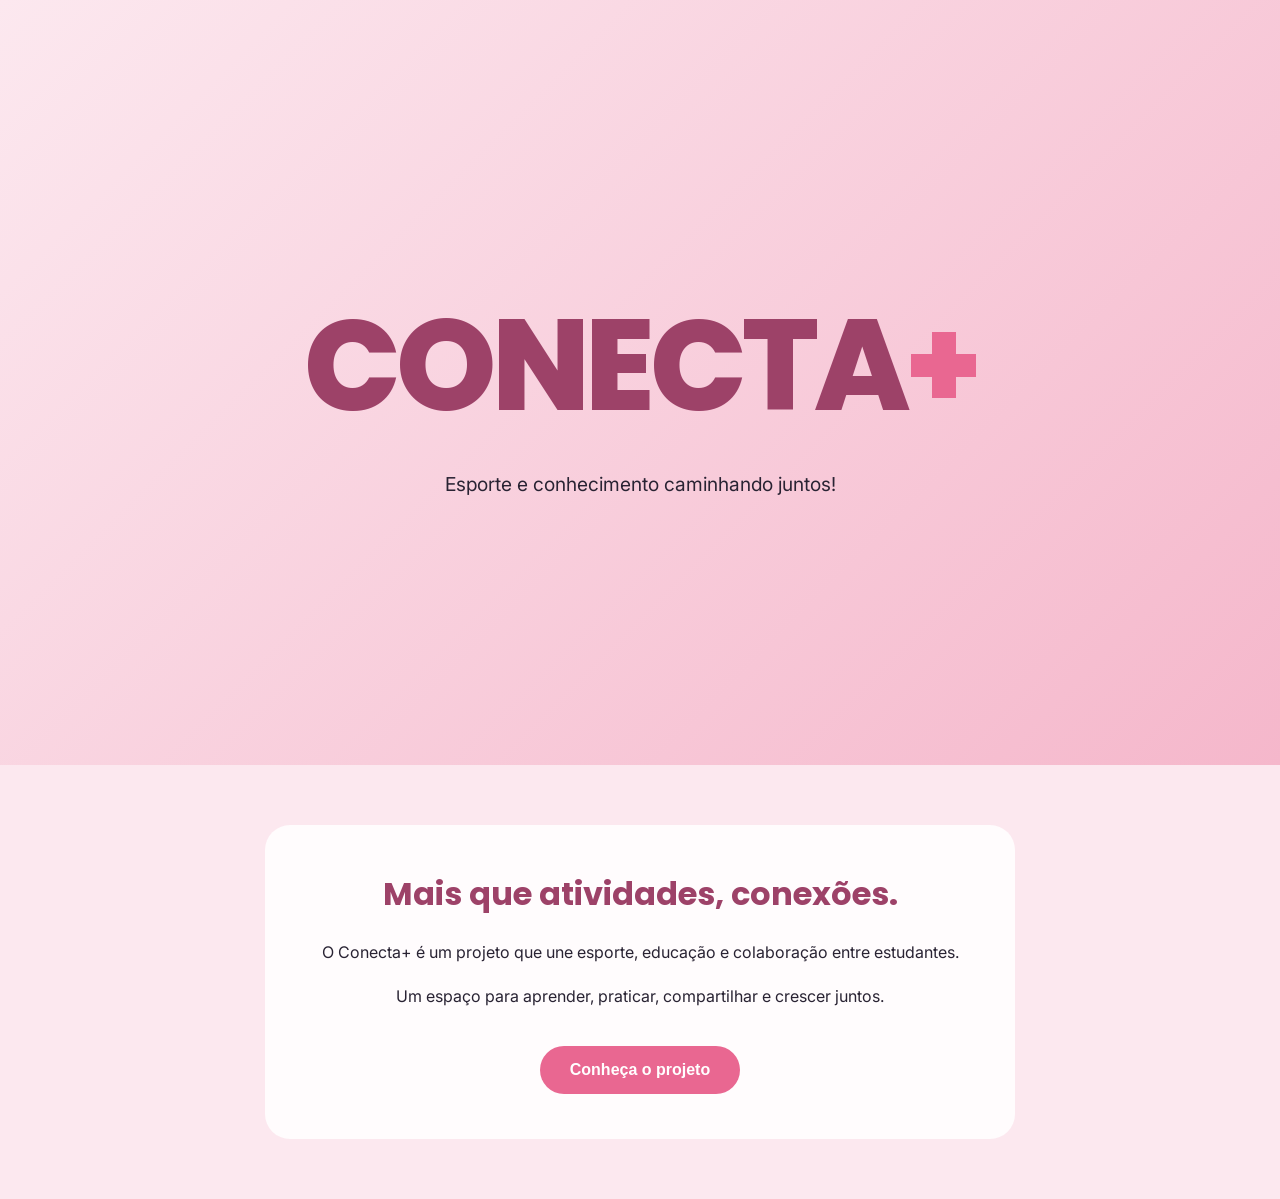
==== index.html @ 44633740 "Update index.html" ====
<!DOCTYPE html>
<html lang="pt-BR">
<head>
    <meta charset="UTF-8">
    <meta name="viewport" content="width=device-width, initial-scale=1.0">
    <title>Conecta+ | Esporte e conhecimento</title>
    <link rel="stylesheet" href="style.css">
</head>
    
<body>

    <header>
        <h1>CONECTA<span>+</span></h1>
        <p>Esporte e conhecimento caminhando juntos!</p>
    </header>

    <main>
        <section class="apresentacao">
            <h2>Mais que atividades, conexões.</h2>

            <p>
                O Conecta+ é um projeto que une esporte,
                educação e colaboração entre estudantes.
            </p>

            <p>
                Um espaço para aprender, praticar,
                compartilhar e crescer juntos.
            </p>

           <button onclick="mostrarProjeto()">Conheça o projeto</button>
        </section>
    </main>
<script>
function mostrarProjeto() {
    alert("Bem-vindo ao Conecta+! Em breve você conhecerá nossa plataforma.");
}
</script>

</body>
</html>
---- style.css ----
@import url('https://fonts.googleapis.com/css2?family=Poppins:wght@400;500;600;700;800&family=Inter:wght@400;500;600&display=swap');

* {
    margin: 0;
    padding: 0;
    box-sizing: border-box;
}

body {
    background-color: #FCE8EF;
    color: #292333;
    font-family: 'Inter', sans-serif;
}

header {
    min-height: 85vh;
    display: flex;
    flex-direction: column;
    align-items: center;
    justify-content: center;
    text-align: center;
    padding: 30px;
    background: linear-gradient(135deg, #FCE8EF, #F5B7CB);
}

header h1 {
    font-family: 'Poppins', sans-serif;
    font-size: clamp(4rem, 12vw, 8rem);
    font-weight: 800;
    color: #9D4268;
    letter-spacing: -5px;
}

header h1 span {
    color: #E96791;
}

header p {
    font-size: 1.2rem;
    margin-top: 10px;
}

.apresentacao {
    max-width: 750px;
    margin: 60px auto;
    padding: 45px 30px;
    text-align: center;
    background: #FFFCFD;
    border-radius: 25px;
}

.apresentacao h2 {
    font-family: 'Poppins', sans-serif;
    color: #9D4268;
    font-size: 2rem;
    margin-bottom: 20px;
}

.apresentacao p {
    line-height: 1.8;
    margin-bottom: 15px;
}

button {
    background: #E96791;
    color: white;
    border: none;
    border-radius: 30px;
    padding: 15px 30px;
    font-size: 1rem;
    font-weight: 600;
    cursor: pointer;
    margin-top: 20px;
    transition: 0.3s;
}

button:hover {
    background: #9D4268;
    transform: translateY(-3px);
}
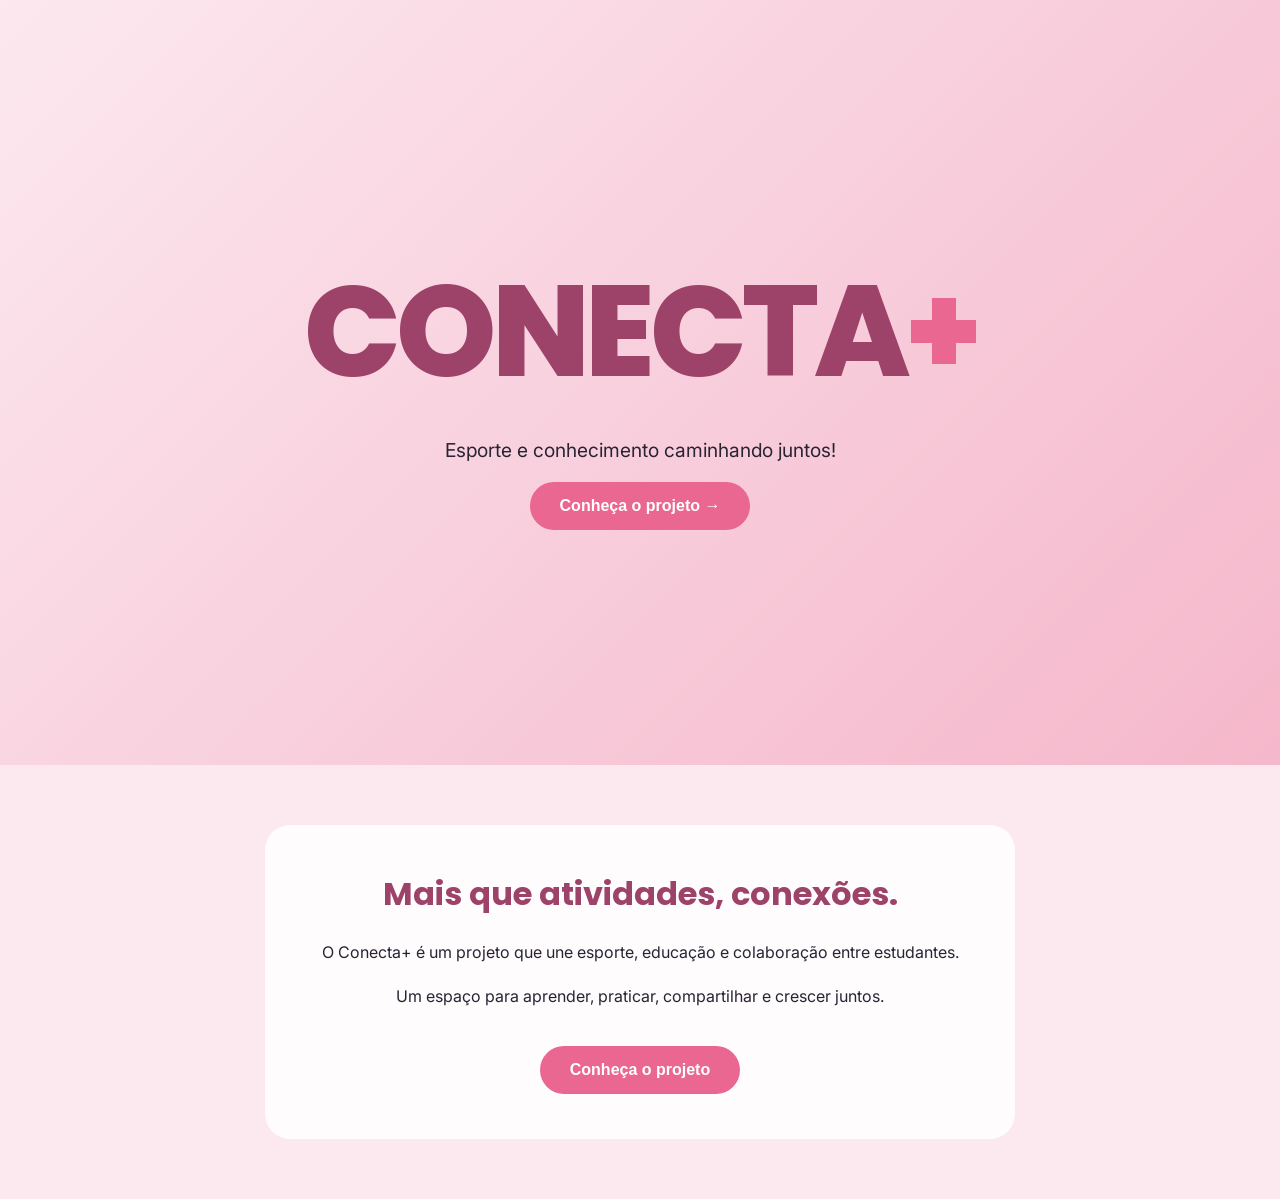
==== commit bb6ce316: "Update index.html" ====
--- a/index.html
+++ b/index.html
@@ -10,12 +10,16 @@
 <body>
 
     <header>
-        <h1>CONECTA<span>+</span></h1>
-        <p>Esporte e conhecimento caminhando juntos!</p>
-    </header>
+    <h1>CONECTA<span>+</span></h1>
 
+    <p>Esporte e conhecimento caminhando juntos!</p>
+
+    <button onclick="document.getElementById('apresentacao').scrollIntoView({behavior: 'smooth'})">
+        Conheça o projeto →
+    </button>
+</header>
     <main>
-        <section class="apresentacao">
+        <section class="apresentacao" id="apresentacao">
             <h2>Mais que atividades, conexões.</h2>
 
             <p>
@@ -28,14 +32,11 @@
                 compartilhar e crescer juntos.
             </p>
 
-           <button onclick="mostrarProjeto()">Conheça o projeto</button>
+          <button onclick="alert('O Conecta+ está funcionando!')">
+    Conheça o projeto
+</button>
         </section>
     </main>
-<script>
-function mostrarProjeto() {
-    alert("Bem-vindo ao Conecta+! Em breve você conhecerá nossa plataforma.");
-}
-</script>
 
 </body>
 </html>
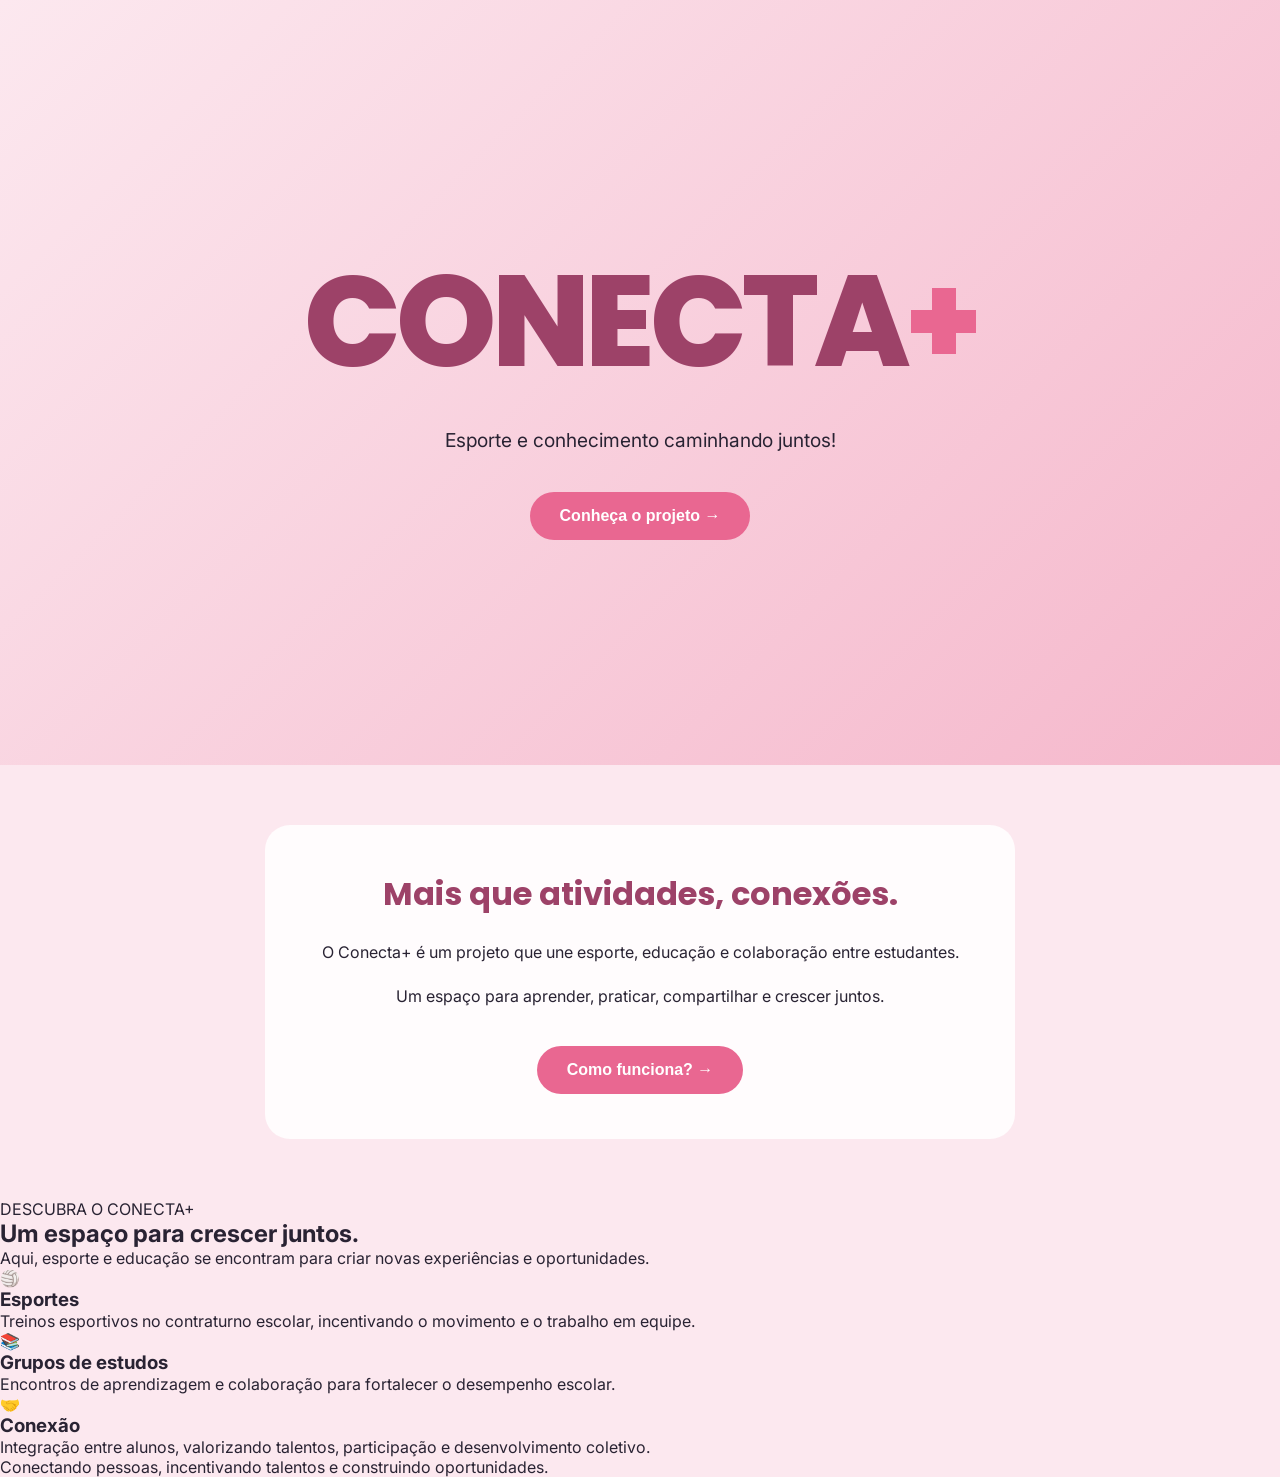
==== commit 945ef919: "Update index.html" ====
--- a/index.html
+++ b/index.html
@@ -32,10 +32,62 @@
                 compartilhar e crescer juntos.
             </p>
 
-          <button onclick="alert('O Conecta+ está funcionando!')">
-    Conheça o projeto
+         <button onclick="document.getElementById('como-funciona').scrollIntoView({behavior: 'smooth'})">
+    Como funciona? →
 </button>
+            
+        </section> 
+        <section class="como-funciona" id="como-funciona">
+
+            <div class="titulo-secao">
+                <span>DESCUBRA O CONECTA+</span>
+
+                <h2>Um espaço para crescer juntos.</h2>
+
+                <p>
+                    Aqui, esporte e educação se encontram
+                    para criar novas experiências e oportunidades.
+                </p>
+            </div>
+
+            <div class="atividades">
+
+                <div class="cartao-atividade">
+                    <div class="icone">🏐</div>
+                    <h3>Esportes</h3>
+                    <p>
+                        Treinos esportivos no contraturno escolar,
+                        incentivando o movimento e o trabalho em equipe.
+                    </p>
+                </div>
+
+                <div class="cartao-atividade">
+                    <div class="icone">📚</div>
+                    <h3>Grupos de estudos</h3>
+                    <p>
+                        Encontros de aprendizagem e colaboração
+                        para fortalecer o desempenho escolar.
+                    </p>
+                </div>
+
+                <div class="cartao-atividade">
+                    <div class="icone">🤝</div>
+                    <h3>Conexão</h3>
+                    <p>
+                        Integração entre alunos, valorizando talentos,
+                        participação e desenvolvimento coletivo.
+                    </p>
+                </div>
+
+            </div>
+
+            <p class="frase-final">
+                Conectando pessoas, incentivando talentos
+                e construindo oportunidades.
+            </p>
+
         </section>
+
     </main>
 
 </body>
--- a/style.css
+++ b/style.css
@@ -39,8 +39,8 @@
 header p {
     font-size: 1.2rem;
     margin-top: 10px;
+    margin-bottom: 20px;
 }
-
 .apresentacao {
     max-width: 750px;
     margin: 60px auto;
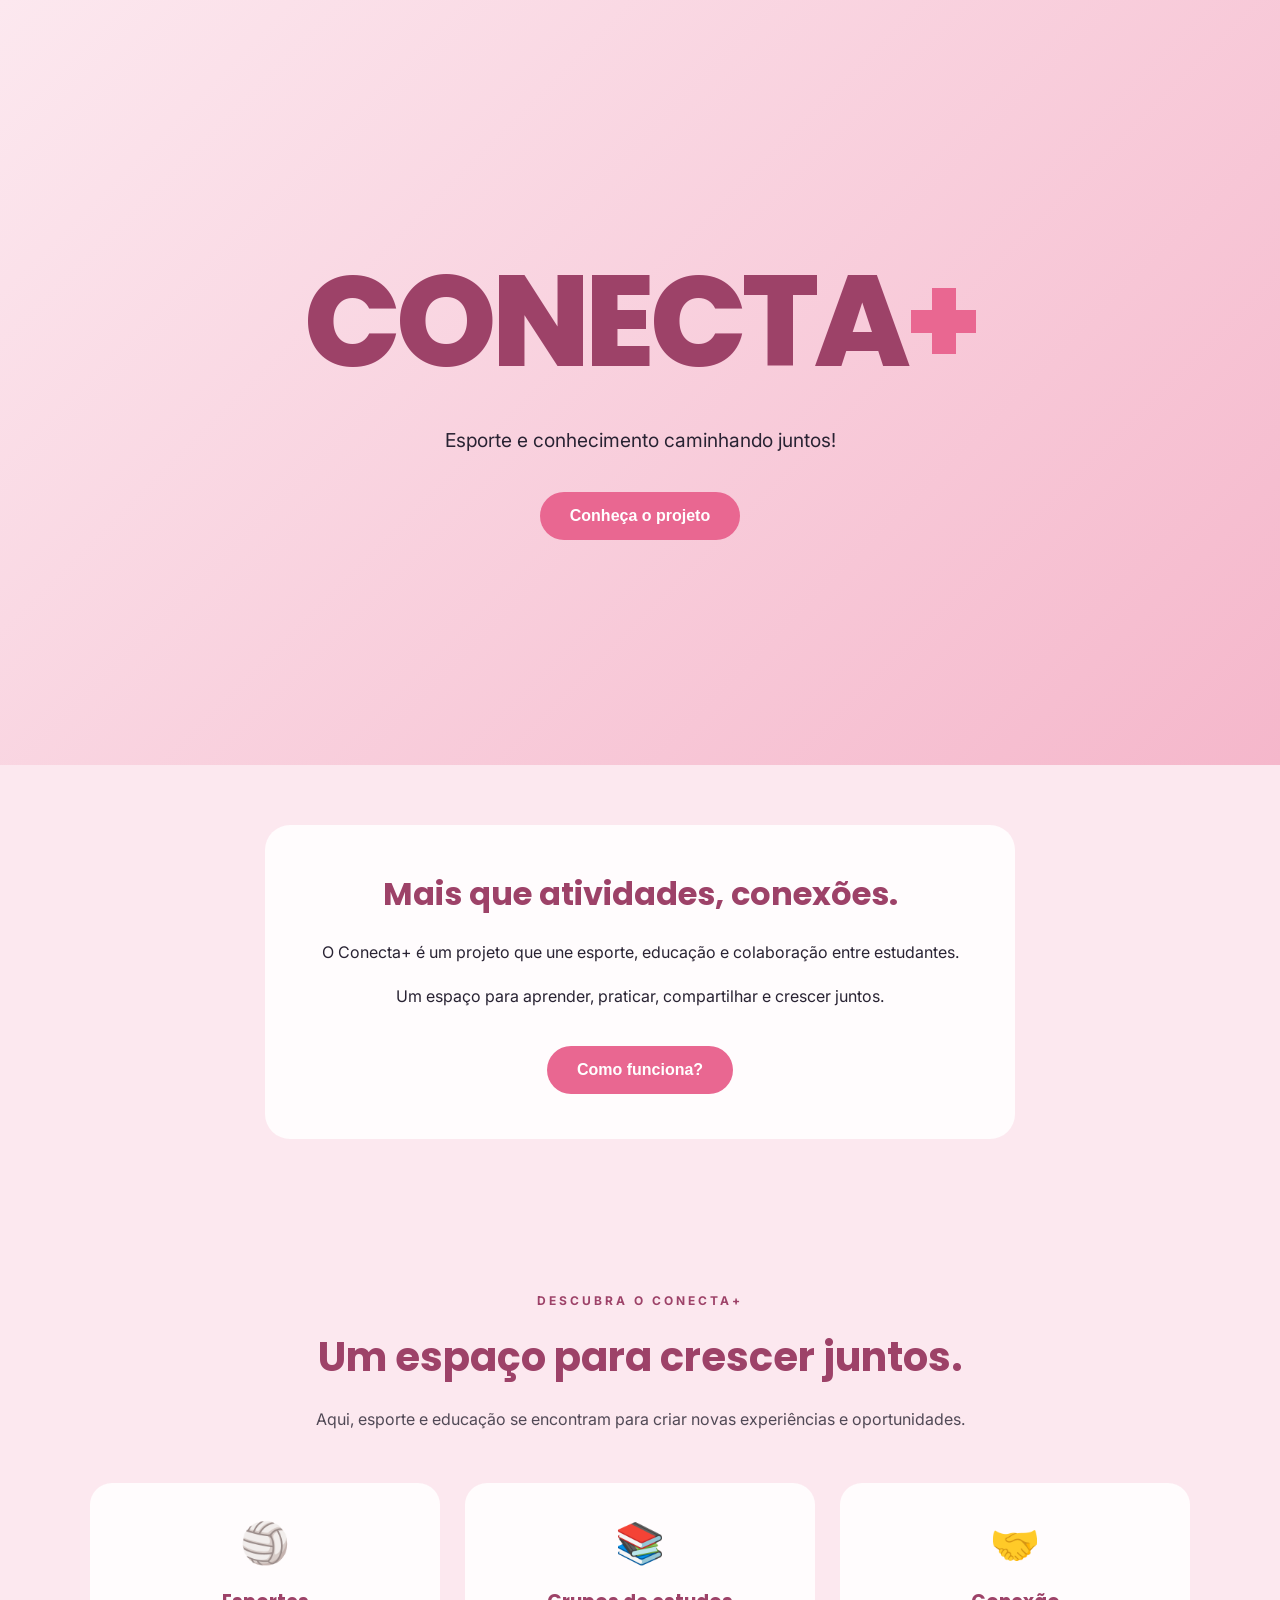
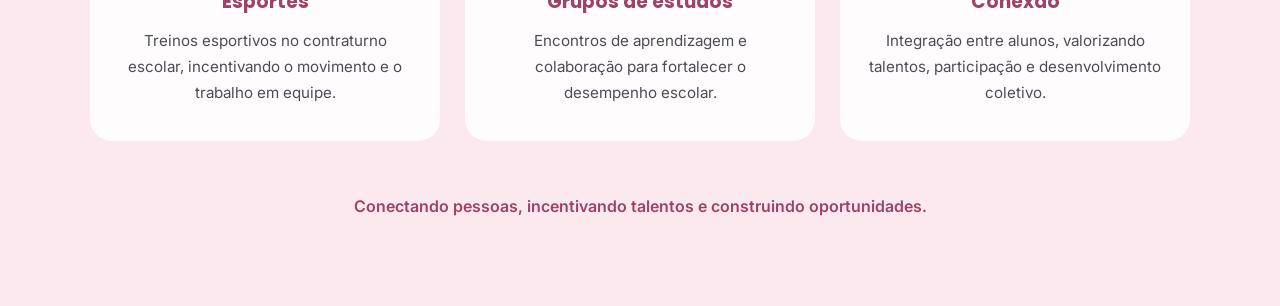
==== commit ba46ef59: "Update index.html" ====
--- a/index.html
+++ b/index.html
@@ -15,7 +15,7 @@
     <p>Esporte e conhecimento caminhando juntos!</p>
 
     <button onclick="document.getElementById('apresentacao').scrollIntoView({behavior: 'smooth'})">
-        Conheça o projeto →
+        Conheça o projeto 
     </button>
 </header>
     <main>
@@ -33,7 +33,7 @@
             </p>
 
          <button onclick="document.getElementById('como-funciona').scrollIntoView({behavior: 'smooth'})">
-    Como funciona? →
+    Como funciona? 
 </button>
             
         </section> 
--- a/style.css
+++ b/style.css
@@ -79,3 +79,85 @@
     background: #9D4268;
     transform: translateY(-3px);
 }
+
+
+/* NOVA SEÇÃO: COMO FUNCIONA */
+
+.como-funciona {
+    padding: 90px 30px;
+    background: #FCE8EF;
+    text-align: center;
+}
+
+.titulo-secao {
+    max-width: 700px;
+    margin: 0 auto 50px;
+}
+
+.titulo-secao > span {
+    color: #9D4268;
+    font-size: 0.75rem;
+    font-weight: 700;
+    letter-spacing: 3px;
+}
+
+.titulo-secao h2 {
+    font-family: 'Poppins', sans-serif;
+    font-size: 2.5rem;
+    color: #9D4268;
+    margin: 18px 0;
+}
+
+.titulo-secao p {
+    line-height: 1.8;
+    color: #514956;
+}
+
+.atividades {
+    max-width: 1100px;
+    margin: auto;
+    display: grid;
+    grid-template-columns: repeat(3, 1fr);
+    gap: 25px;
+}
+
+.cartao-atividade {
+    background: #FFFCFD;
+    padding: 35px 25px;
+    border-radius: 22px;
+    transition: 0.3s;
+}
+
+.cartao-atividade:hover {
+    transform: translateY(-7px);
+}
+
+.icone {
+    font-size: 2.5rem;
+    margin-bottom: 20px;
+}
+
+.cartao-atividade h3 {
+    font-family: 'Poppins', sans-serif;
+    color: #9D4268;
+    margin-bottom: 12px;
+}
+
+.cartao-atividade p {
+    color: #514956;
+    line-height: 1.7;
+    font-size: 0.95rem;
+}
+
+.frase-final {
+    margin-top: 55px;
+    color: #9D4268;
+    font-weight: 600;
+}
+
+@media (max-width: 750px) {
+    .atividades {
+        grid-template-columns: 1fr;
+        max-width: 450px;
+    }
+}
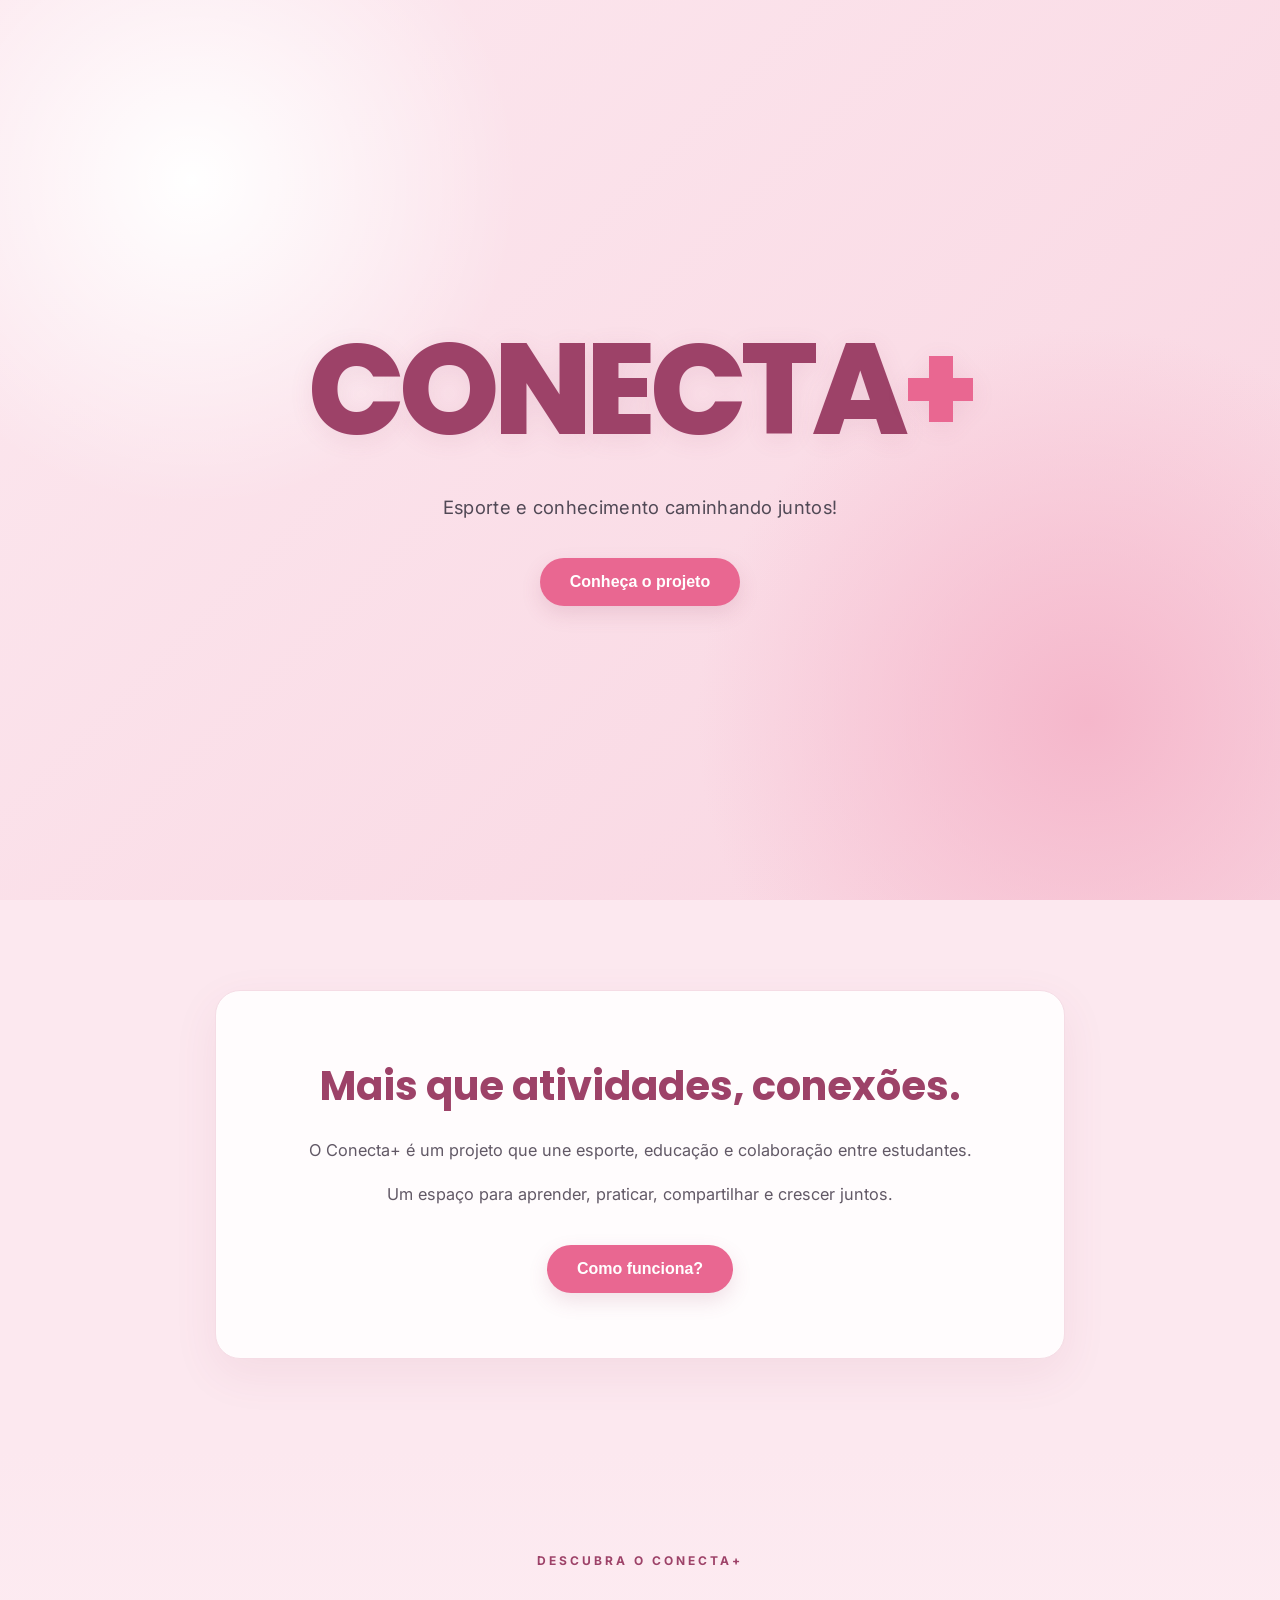
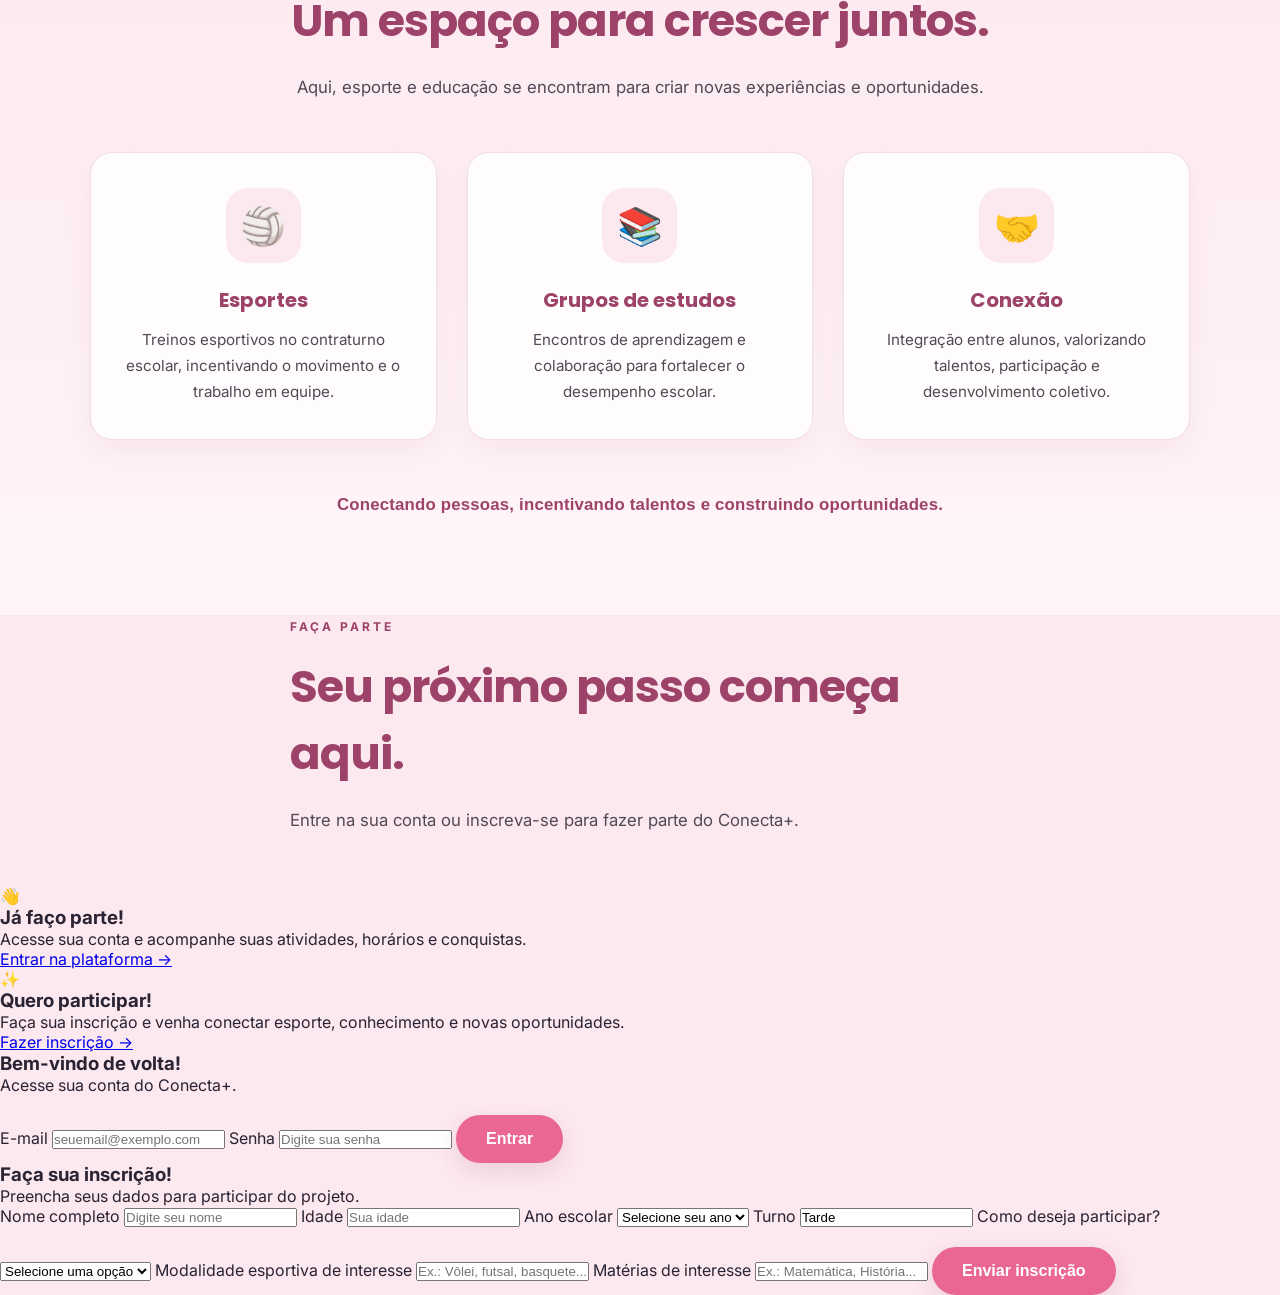
==== commit da2b2057: "Update index.html" ====
--- a/index.html
+++ b/index.html
@@ -88,6 +88,119 @@
 
         </section>
 
+<section class="acesso" id="acesso">
+
+    <div class="titulo-secao">
+        <span>FAÇA PARTE</span>
+        <h2>Seu próximo passo começa aqui.</h2>
+        <p>
+            Entre na sua conta ou inscreva-se para fazer
+            parte do Conecta+.
+        </p>
+    </div>
+
+    <div class="opcoes-acesso">
+
+        <div class="cartao-acesso">
+            <div class="icone-acesso">👋</div>
+            <h3>Já faço parte!</h3>
+            <p>
+                Acesse sua conta e acompanhe suas atividades,
+                horários e conquistas.
+            </p>
+            <a href="#login" class="botao-acesso">
+                Entrar na plataforma →
+            </a>
+        </div>
+
+        <div class="cartao-acesso destaque-acesso">
+            <div class="icone-acesso">✨</div>
+            <h3>Quero participar!</h3>
+            <p>
+                Faça sua inscrição e venha conectar
+                esporte, conhecimento e novas oportunidades.
+            </p>
+            <a href="#inscricao" class="botao-acesso">
+                Fazer inscrição →
+            </a>
+        </div>
+
+    </div>
+
+    <div class="formularios-acesso">
+
+        <div class="formulario" id="login">
+            <h3>Bem-vindo de volta!</h3>
+            <p>Acesse sua conta do Conecta+.</p>
+
+            <form onsubmit="event.preventDefault(); document.getElementById('mensagem-login').textContent='O acesso será habilitado quando conectarmos o sistema de contas.';">
+
+                <label for="email-login">E-mail</label>
+                <input type="email" id="email-login"
+                    placeholder="seuemail@exemplo.com" required>
+
+                <label for="senha-login">Senha</label>
+                <input type="password" id="senha-login"
+                    placeholder="Digite sua senha" required>
+
+                <button type="submit">Entrar</button>
+
+                <p id="mensagem-login" class="mensagem-formulario"></p>
+            </form>
+        </div>
+
+        <div class="formulario" id="inscricao">
+            <h3>Faça sua inscrição!</h3>
+            <p>Preencha seus dados para participar do projeto.</p>
+
+            <form onsubmit="event.preventDefault(); document.getElementById('mensagem-inscricao').textContent='Formulário de demonstração. O envio será habilitado quando conectarmos o banco de dados.';">
+
+                <label for="nome">Nome completo</label>
+                <input type="text" id="nome"
+                    placeholder="Digite seu nome" required>
+
+                <label for="idade">Idade</label>
+                <input type="number" id="idade"
+                    placeholder="Sua idade" min="1" required>
+
+                <label for="ano">Ano escolar</label>
+                <select id="ano" required>
+                    <option value="">Selecione seu ano</option>
+                    <option>1º ano</option>
+                    <option>2º ano</option>
+                    <option>3º ano</option>
+                </select>
+
+                <label for="turno">Turno</label>
+                <input type="text" id="turno"
+                    value="Tarde" readonly>
+
+                <label for="participacao">Como deseja participar?</label>
+                <select id="participacao" required>
+                    <option value="">Selecione uma opção</option>
+                    <option>Somente esportes</option>
+                    <option>Somente estudos</option>
+                    <option>Esportes e estudos</option>
+                </select>
+
+                <label for="esporte">Modalidade esportiva de interesse</label>
+                <input type="text" id="esporte"
+                    placeholder="Ex.: Vôlei, futsal, basquete...">
+
+                <label for="materias">Matérias de interesse</label>
+                <input type="text" id="materias"
+                    placeholder="Ex.: Matemática, História...">
+
+                <button type="submit">Enviar inscrição</button>
+
+                <p id="mensagem-inscricao" class="mensagem-formulario"></p>
+            </form>
+        </div>
+
+    </div>
+
+</section>
+
     </main>
 
 </body>
--- a/style.css
+++ b/style.css
@@ -161,3 +161,145 @@
         max-width: 450px;
     }
 }
+
+
+/* ===== NOVO VISUAL DO CONECTA+ ===== */
+
+/* Tela inicial */
+
+header {
+    min-height: 100vh;
+    position: relative;
+    overflow: hidden;
+    background:
+        radial-gradient(circle at 15% 20%, #ffffff 0, transparent 25%),
+        radial-gradient(circle at 85% 80%, #F5B7CB 0, transparent 30%),
+        linear-gradient(135deg, #FCE8EF, #F9D5E1);
+}
+
+header h1 {
+    letter-spacing: -6px;
+    text-shadow: 0 5px 25px rgba(157, 66, 104, 0.10);
+}
+
+header p {
+    color: #514956;
+    font-size: 1.15rem;
+    letter-spacing: 0.3px;
+}
+
+/* Botões */
+
+button {
+    box-shadow: 0 8px 20px rgba(157, 66, 104, 0.15);
+}
+
+button:hover {
+    box-shadow: 0 10px 25px rgba(157, 66, 104, 0.25);
+}
+
+/* Apresentação */
+
+.apresentacao {
+    max-width: 850px;
+    margin: 90px auto;
+    padding: 65px 50px;
+    border: 1px solid #F5DCE5;
+    box-shadow: 0 15px 45px rgba(157, 66, 104, 0.08);
+}
+
+.apresentacao h2 {
+    font-size: clamp(1.8rem, 4vw, 2.5rem);
+}
+
+.apresentacao p {
+    color: #625966;
+    font-size: 1.02rem;
+}
+
+/* Seção como funciona */
+
+.como-funciona {
+    padding: 100px 30px;
+    background:
+        linear-gradient(180deg, #FCE8EF, #FFF5F8);
+}
+
+.titulo-secao h2 {
+    font-size: clamp(2rem, 4vw, 2.8rem);
+    letter-spacing: -1px;
+}
+
+.titulo-secao p {
+    font-size: 1.05rem;
+}
+
+/* Cartões */
+
+.atividades {
+    gap: 30px;
+}
+
+.cartao-atividade {
+    min-height: 260px;
+    display: flex;
+    flex-direction: column;
+    align-items: center;
+    justify-content: center;
+    border: 1px solid #F5DCE5;
+    box-shadow: 0 12px 30px rgba(157, 66, 104, 0.07);
+}
+
+.cartao-atividade:hover {
+    transform: translateY(-8px);
+    box-shadow: 0 18px 35px rgba(157, 66, 104, 0.13);
+}
+
+.icone {
+    width: 75px;
+    height: 75px;
+    display: flex;
+    align-items: center;
+    justify-content: center;
+    background: #FCE8EF;
+    border-radius: 22px;
+    font-size: 2.3rem;
+    margin-bottom: 22px;
+}
+
+.cartao-atividade h3 {
+    font-size: 1.25rem;
+}
+
+.cartao-atividade p {
+    max-width: 280px;
+}
+
+/* Frase de identidade */
+
+.frase-final {
+    font-family: 'Poppins', sans-serif;
+    font-size: 1.05rem;
+    letter-spacing: 0.2px;
+}
+
+/* Ajustes para celulares */
+
+@media (max-width: 750px) {
+    .apresentacao {
+        margin: 45px 18px;
+        padding: 40px 22px;
+    }
+
+    .como-funciona {
+        padding: 70px 20px;
+    }
+
+    .titulo-secao h2 {
+        font-size: 2rem;
+    }
+
+    header h1 {
+        letter-spacing: -3px;
+    }
+}
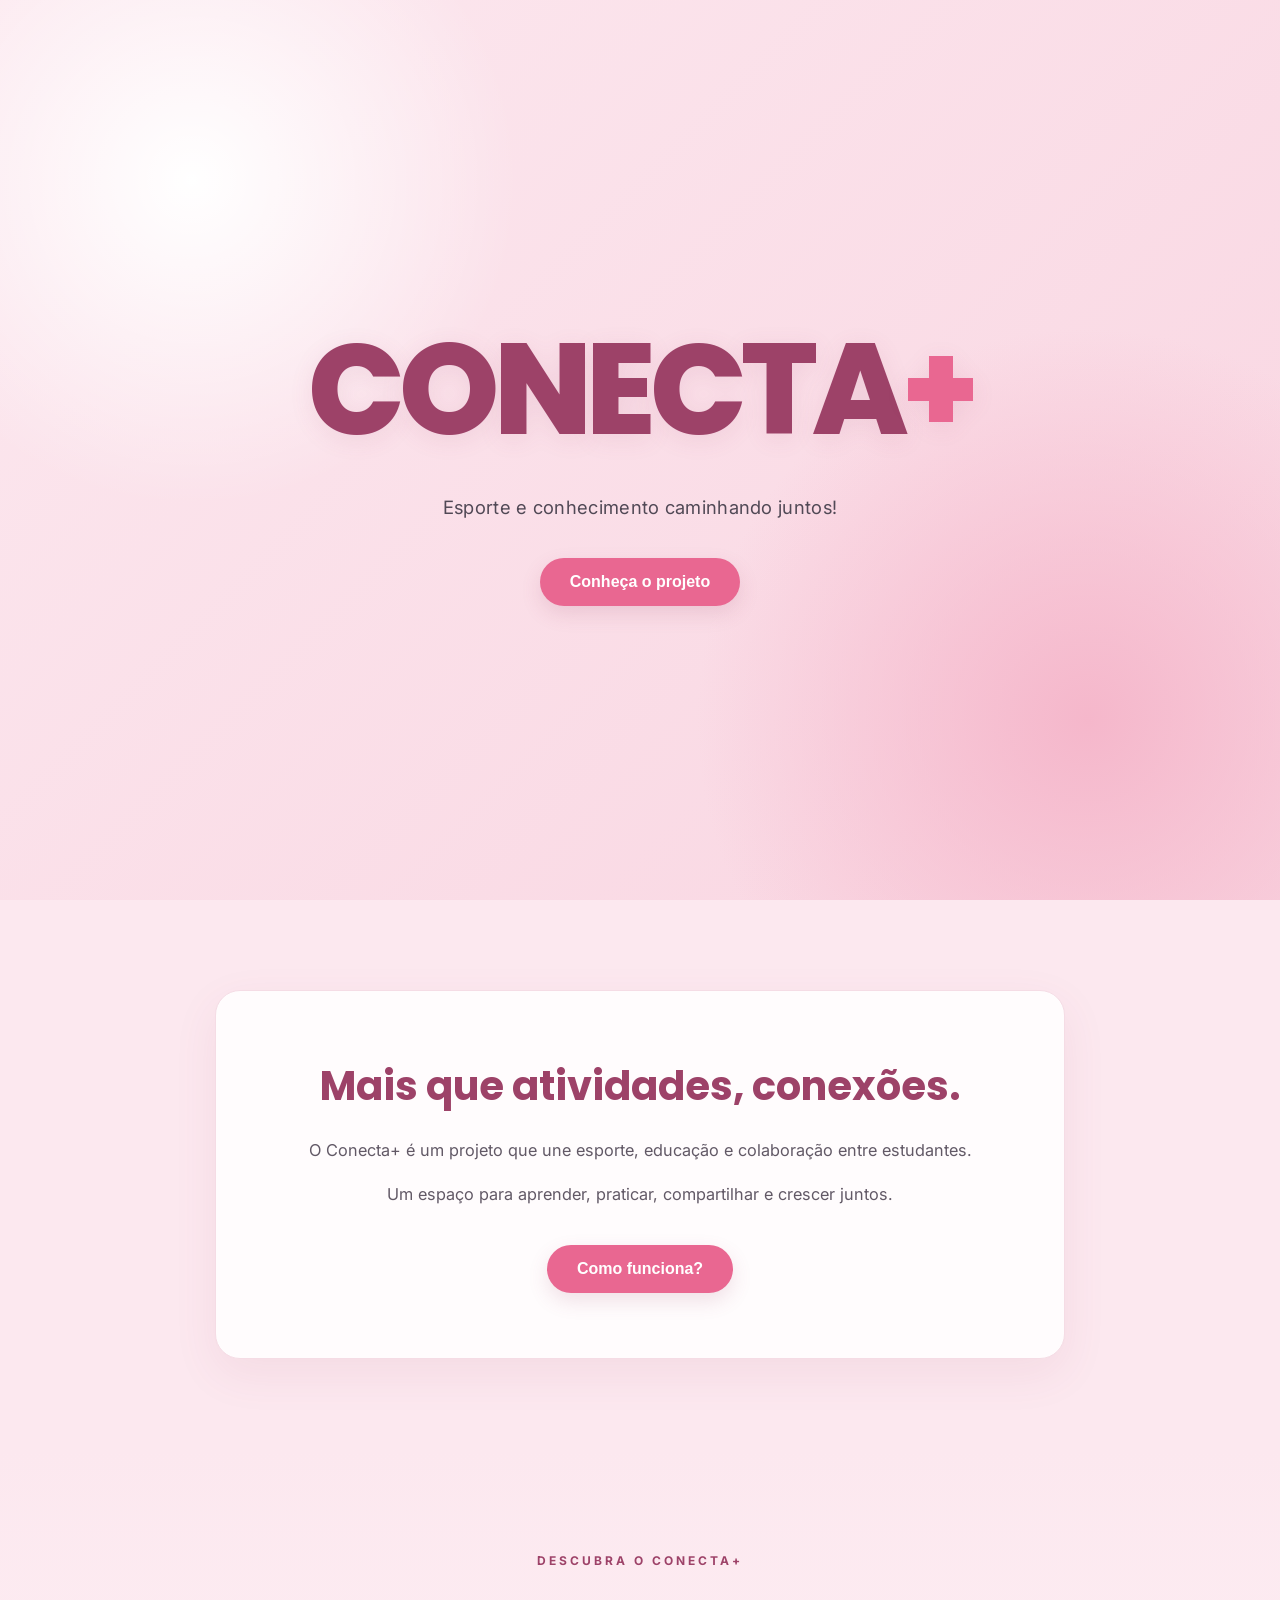
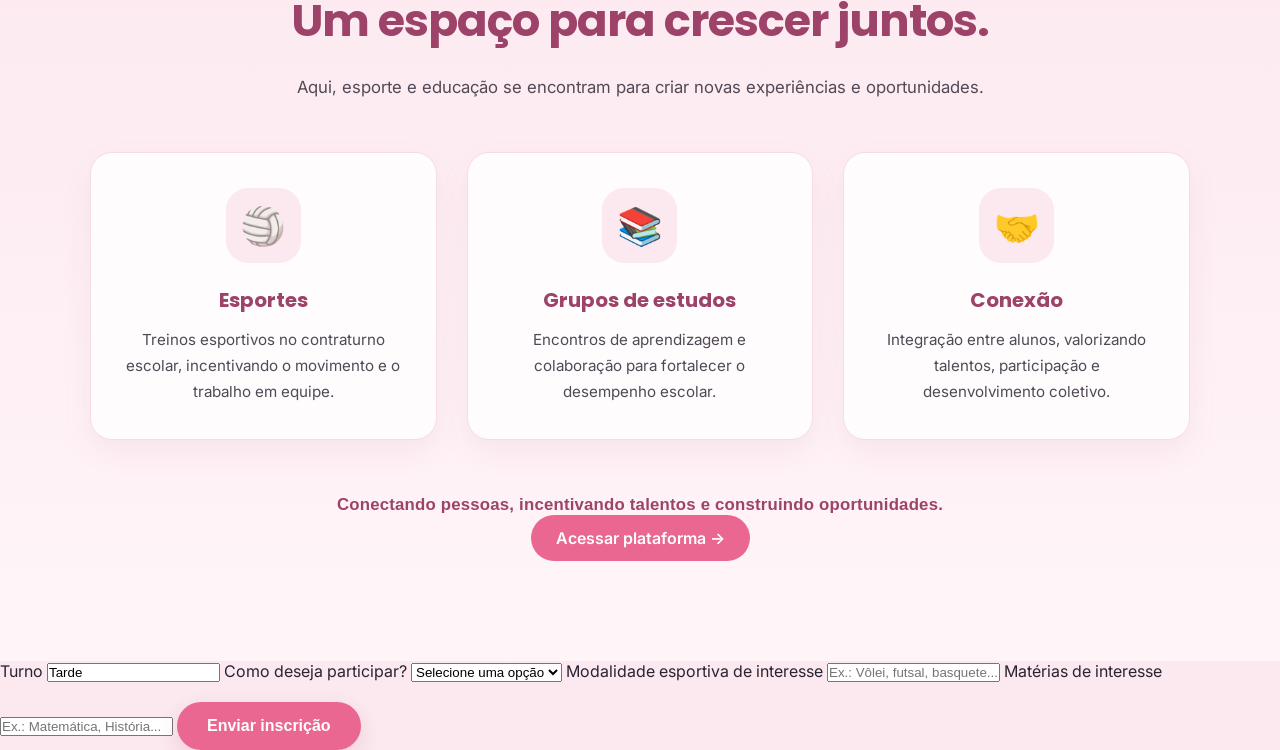
==== commit 1d695f2e: "Update index.html" ====
--- a/index.html
+++ b/index.html
@@ -85,90 +85,12 @@
                 Conectando pessoas, incentivando talentos
                 e construindo oportunidades.
             </p>
+            <a href="acesso.html" class="botao-acesso">
+    Acessar plataforma →
+</a>
 
         </section>
-
-<section class="acesso" id="acesso">
-
-    <div class="titulo-secao">
-        <span>FAÇA PARTE</span>
-        <h2>Seu próximo passo começa aqui.</h2>
-        <p>
-            Entre na sua conta ou inscreva-se para fazer
-            parte do Conecta+.
-        </p>
-    </div>
-
-    <div class="opcoes-acesso">
-
-        <div class="cartao-acesso">
-            <div class="icone-acesso">👋</div>
-            <h3>Já faço parte!</h3>
-            <p>
-                Acesse sua conta e acompanhe suas atividades,
-                horários e conquistas.
-            </p>
-            <a href="#login" class="botao-acesso">
-                Entrar na plataforma →
-            </a>
-        </div>
-
-        <div class="cartao-acesso destaque-acesso">
-            <div class="icone-acesso">✨</div>
-            <h3>Quero participar!</h3>
-            <p>
-                Faça sua inscrição e venha conectar
-                esporte, conhecimento e novas oportunidades.
-            </p>
-            <a href="#inscricao" class="botao-acesso">
-                Fazer inscrição →
-            </a>
-        </div>
-
-    </div>
-
-    <div class="formularios-acesso">
-
-        <div class="formulario" id="login">
-            <h3>Bem-vindo de volta!</h3>
-            <p>Acesse sua conta do Conecta+.</p>
-
-            <form onsubmit="event.preventDefault(); document.getElementById('mensagem-login').textContent='O acesso será habilitado quando conectarmos o sistema de contas.';">
-
-                <label for="email-login">E-mail</label>
-                <input type="email" id="email-login"
-                    placeholder="seuemail@exemplo.com" required>
-
-                <label for="senha-login">Senha</label>
-                <input type="password" id="senha-login"
-                    placeholder="Digite sua senha" required>
-
-                <button type="submit">Entrar</button>
-
-                <p id="mensagem-login" class="mensagem-formulario"></p>
-            </form>
-        </div>
-
-        <div class="formulario" id="inscricao">
-            <h3>Faça sua inscrição!</h3>
-            <p>Preencha seus dados para participar do projeto.</p>
-
-            <form onsubmit="event.preventDefault(); document.getElementById('mensagem-inscricao').textContent='Formulário de demonstração. O envio será habilitado quando conectarmos o banco de dados.';">
-
-                <label for="nome">Nome completo</label>
-                <input type="text" id="nome"
-                    placeholder="Digite seu nome" required>
-
-                <label for="idade">Idade</label>
-                <input type="number" id="idade"
-                    placeholder="Sua idade" min="1" required>
-
-                <label for="ano">Ano escolar</label>
-                <select id="ano" required>
-                    <option value="">Selecione seu ano</option>
-                    <option>1º ano</option>
-                    <option>2º ano</option>
-                    <option>3º ano</option>
+     
                 </select>
 
                 <label for="turno">Turno</label>
--- a/style.css
+++ b/style.css
@@ -303,3 +303,145 @@
         letter-spacing: -3px;
     }
 }
+
+
+/* ===== ACESSO E INSCRIÇÃO ===== */
+
+.acesso {
+    padding: 100px 30px;
+    background: #FFFCFD;
+    text-align: center;
+}
+
+.opcoes-acesso {
+    max-width: 950px;
+    margin: 50px auto 80px;
+    display: grid;
+    grid-template-columns: repeat(2, 1fr);
+    gap: 30px;
+}
+
+.cartao-acesso {
+    padding: 40px 30px;
+    border: 1px solid #F5DCE5;
+    border-radius: 25px;
+    background: #FFF8FA;
+    box-shadow: 0 12px 30px rgba(157, 66, 104, 0.07);
+}
+
+.destaque-acesso {
+    background: #FCE8EF;
+}
+
+.icone-acesso {
+    font-size: 2.5rem;
+    margin-bottom: 20px;
+}
+
+.cartao-acesso h3,
+.formulario h3 {
+    font-family: 'Poppins', sans-serif;
+    color: #9D4268;
+    font-size: 1.4rem;
+    margin-bottom: 12px;
+}
+
+.cartao-acesso p {
+    color: #625966;
+    line-height: 1.7;
+    margin-bottom: 25px;
+}
+
+.botao-acesso {
+    display: inline-block;
+    padding: 13px 25px;
+    background: #E96791;
+    color: white;
+    text-decoration: none;
+    border-radius: 30px;
+    font-weight: 600;
+    transition: 0.3s;
+}
+
+.botao-acesso:hover {
+    background: #9D4268;
+    transform: translateY(-3px);
+}
+
+.formularios-acesso {
+    max-width: 750px;
+    margin: auto;
+    display: flex;
+    flex-direction: column;
+    gap: 40px;
+}
+
+.formulario {
+    background: #FFF8FA;
+    padding: 40px;
+    border: 1px solid #F5DCE5;
+    border-radius: 25px;
+    text-align: left;
+    scroll-margin-top: 30px;
+}
+
+.formulario > p {
+    color: #625966;
+    margin-bottom: 25px;
+}
+
+.formulario form {
+    display: flex;
+    flex-direction: column;
+    gap: 10px;
+}
+
+.formulario label {
+    color: #514956;
+    font-weight: 600;
+    margin-top: 10px;
+}
+
+.formulario input,
+.formulario select {
+    width: 100%;
+    padding: 14px;
+    border: 1px solid #E8CCD8;
+    border-radius: 12px;
+    background: #FFFCFD;
+    color: #292333;
+    font-family: 'Inter', sans-serif;
+    font-size: 1rem;
+}
+
+.formulario input:focus,
+.formulario select:focus {
+    outline: 2px solid #E96791;
+    border-color: transparent;
+}
+
+.formulario button {
+    align-self: flex-start;
+    margin-top: 20px;
+}
+
+.mensagem-formulario {
+    color: #9D4268;
+    font-size: 0.9rem;
+    line-height: 1.5;
+}
+
+@media (max-width: 750px) {
+    .opcoes-acesso {
+        grid-template-columns: 1fr;
+        max-width: 450px;
+    }
+
+    .formulario {
+        padding: 28px 20px;
+    }
+
+    .acesso {
+        padding: 70px 18px;
+    }
+}
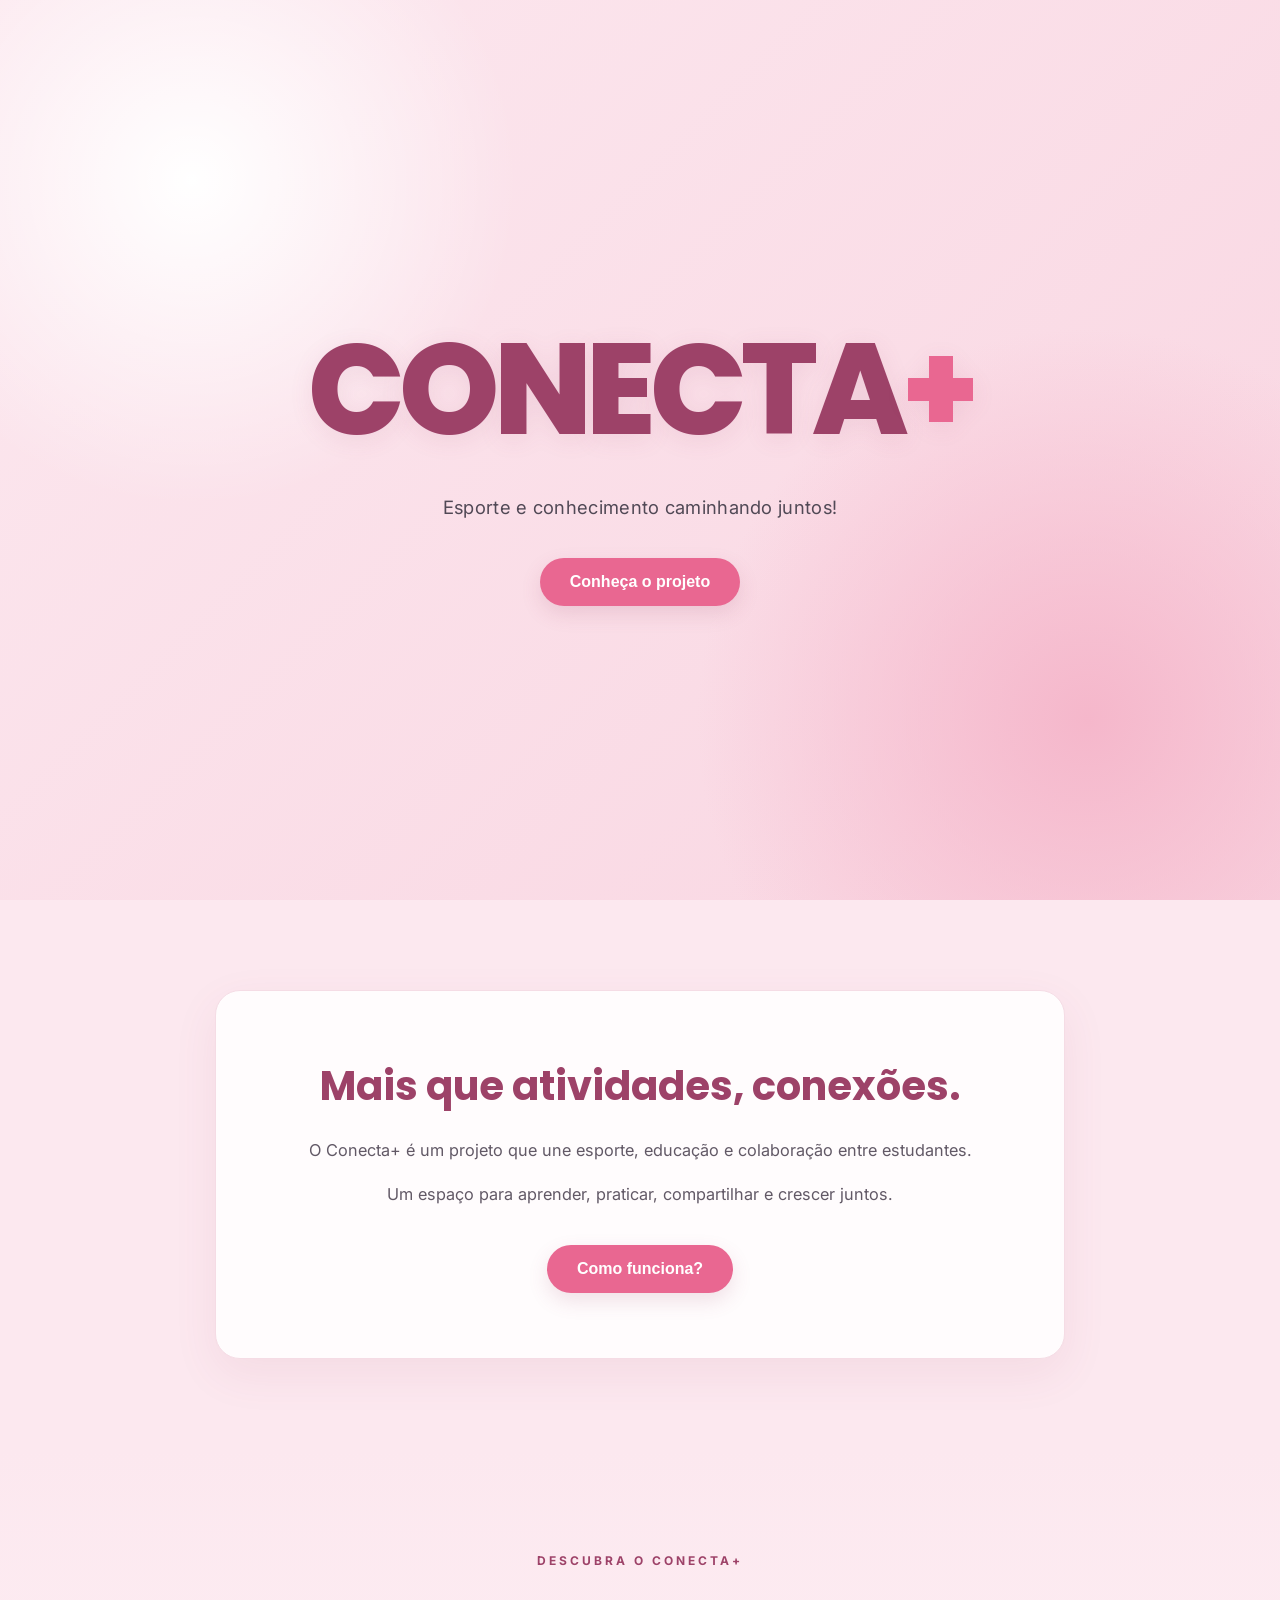
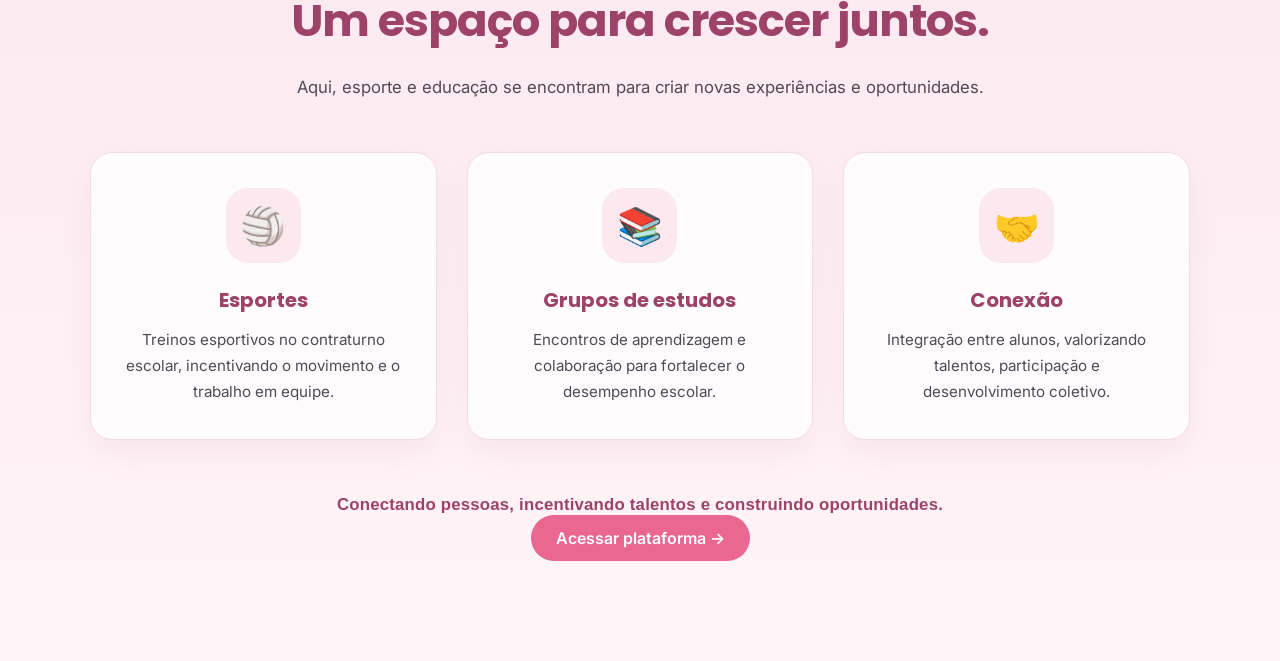
==== commit 8332fbbc: "Update index.html" ====
--- a/index.html
+++ b/index.html
@@ -91,38 +91,7 @@
 
         </section>
      
-                </select>
-
-                <label for="turno">Turno</label>
-                <input type="text" id="turno"
-                    value="Tarde" readonly>
-
-                <label for="participacao">Como deseja participar?</label>
-                <select id="participacao" required>
-                    <option value="">Selecione uma opção</option>
-                    <option>Somente esportes</option>
-                    <option>Somente estudos</option>
-                    <option>Esportes e estudos</option>
-                </select>
-
-                <label for="esporte">Modalidade esportiva de interesse</label>
-                <input type="text" id="esporte"
-                    placeholder="Ex.: Vôlei, futsal, basquete...">
-
-                <label for="materias">Matérias de interesse</label>
-                <input type="text" id="materias"
-                    placeholder="Ex.: Matemática, História...">
-
-                <button type="submit">Enviar inscrição</button>
-
-                <p id="mensagem-inscricao" class="mensagem-formulario"></p>
-            </form>
-        </div>
-
-    </div>
-
-</section>
-
+        
     </main>
 
 </body>
--- a/style.css
+++ b/style.css
@@ -445,3 +445,17 @@
         padding: 70px 18px;
     }
 }
+
+/* BOTÃO DE VOLTAR */
+
+.voltar {
+    display: inline-block;
+    margin-top: 25px;
+    color: #9D4268;
+    text-decoration: none;
+    font-weight: 600;
+}
+
+.voltar:hover {
+    text-decoration: underline;
+}
